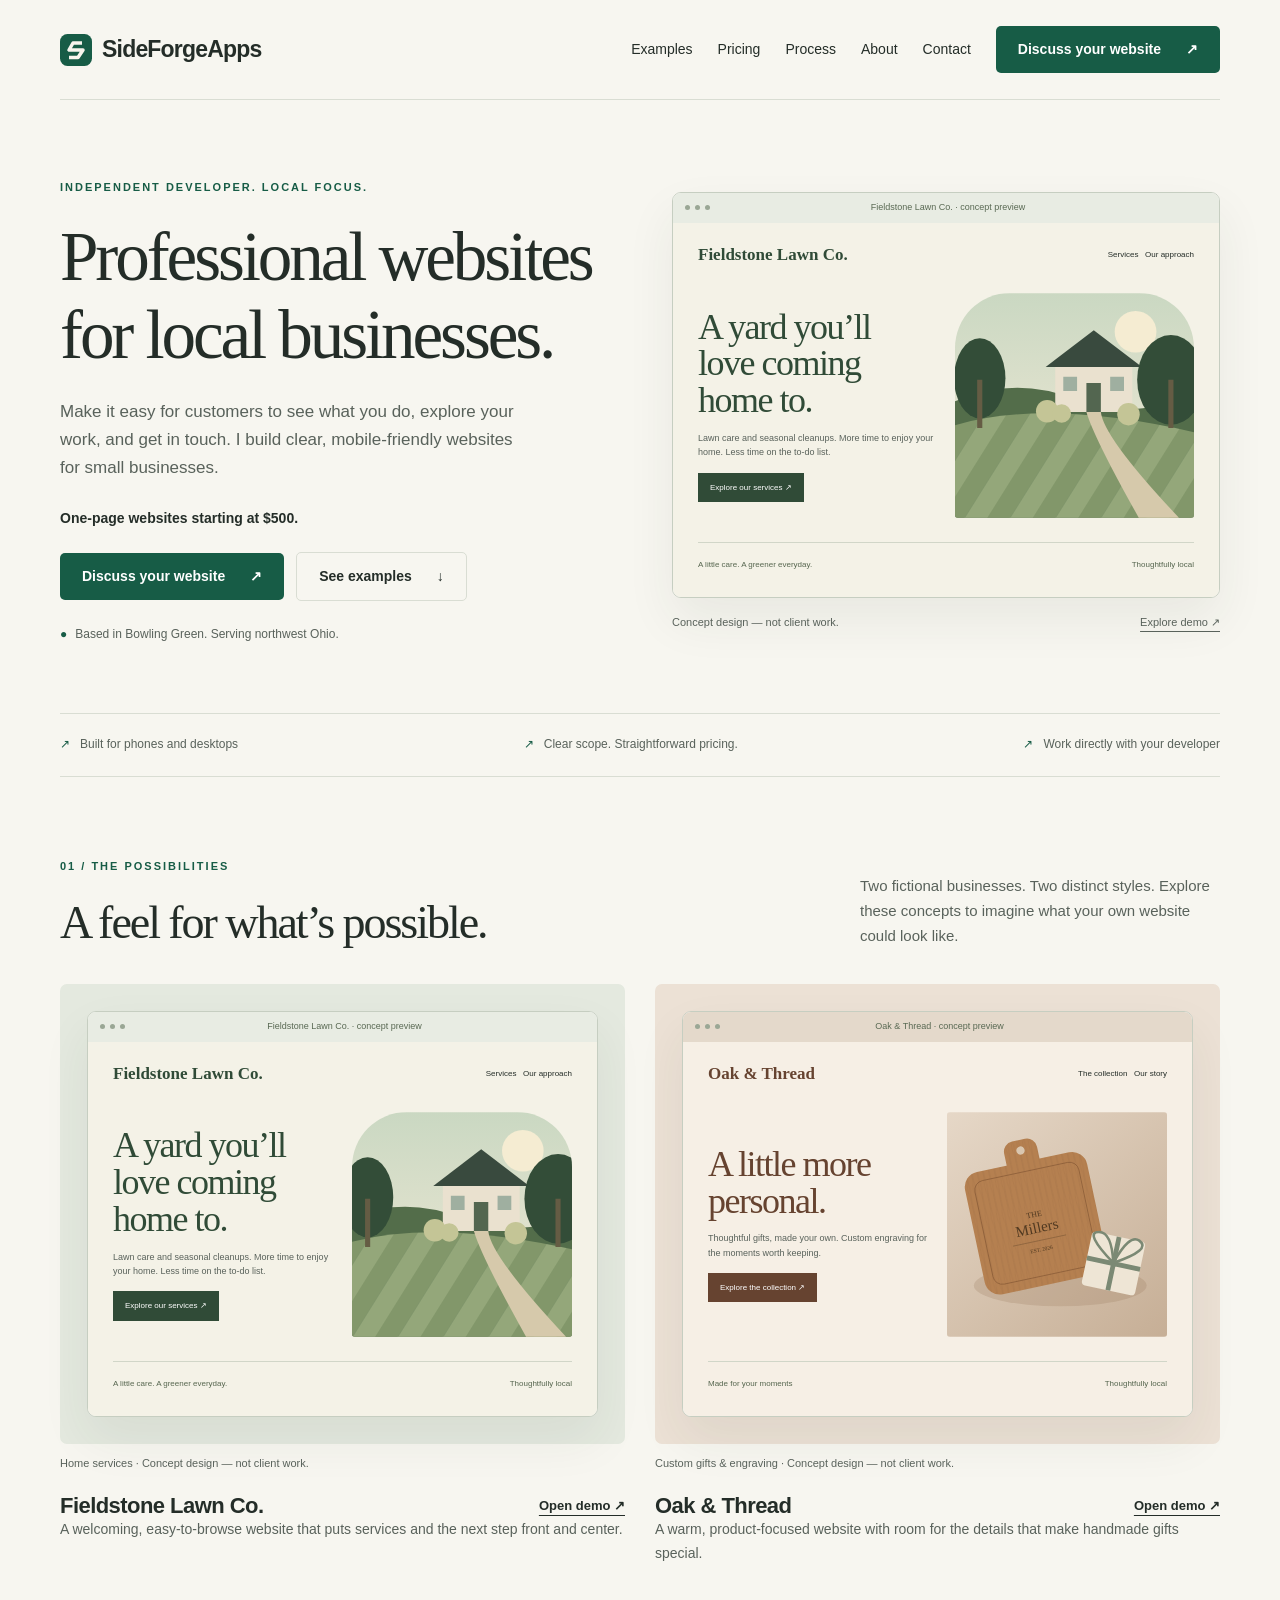
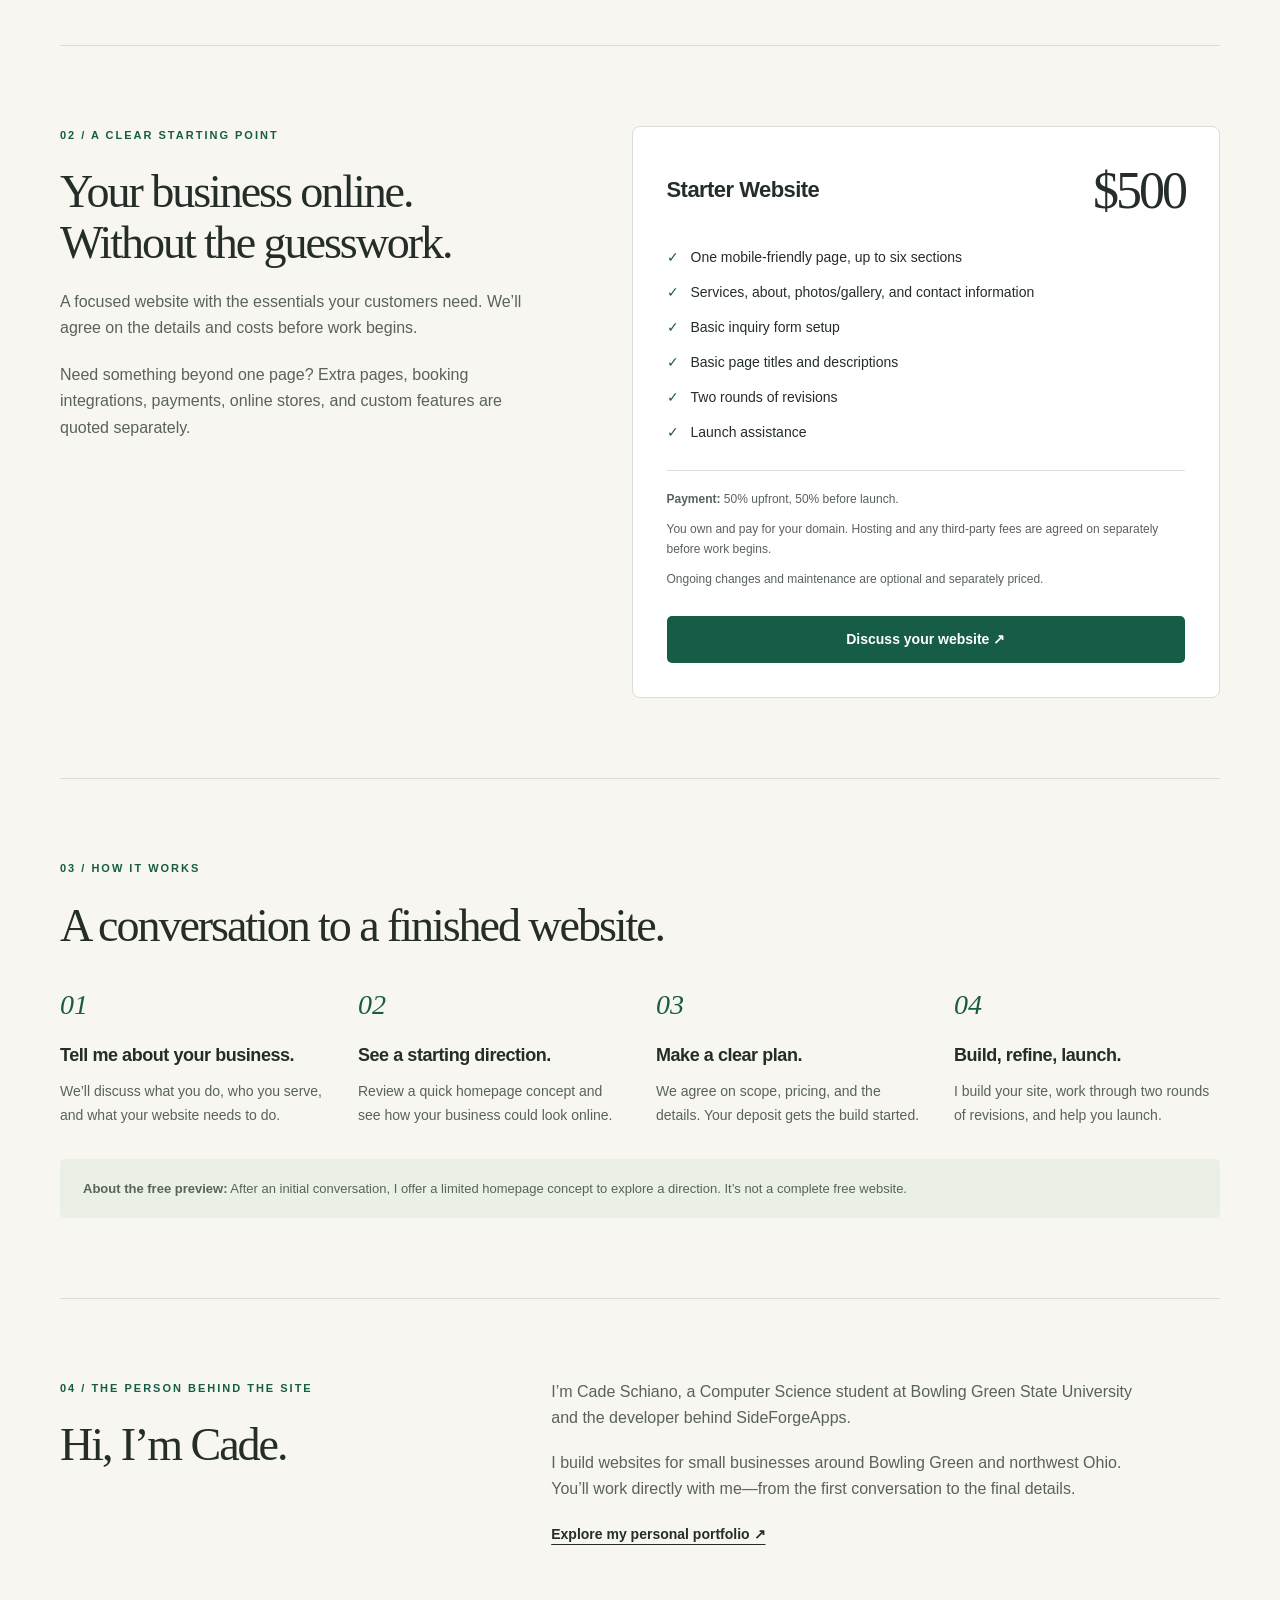
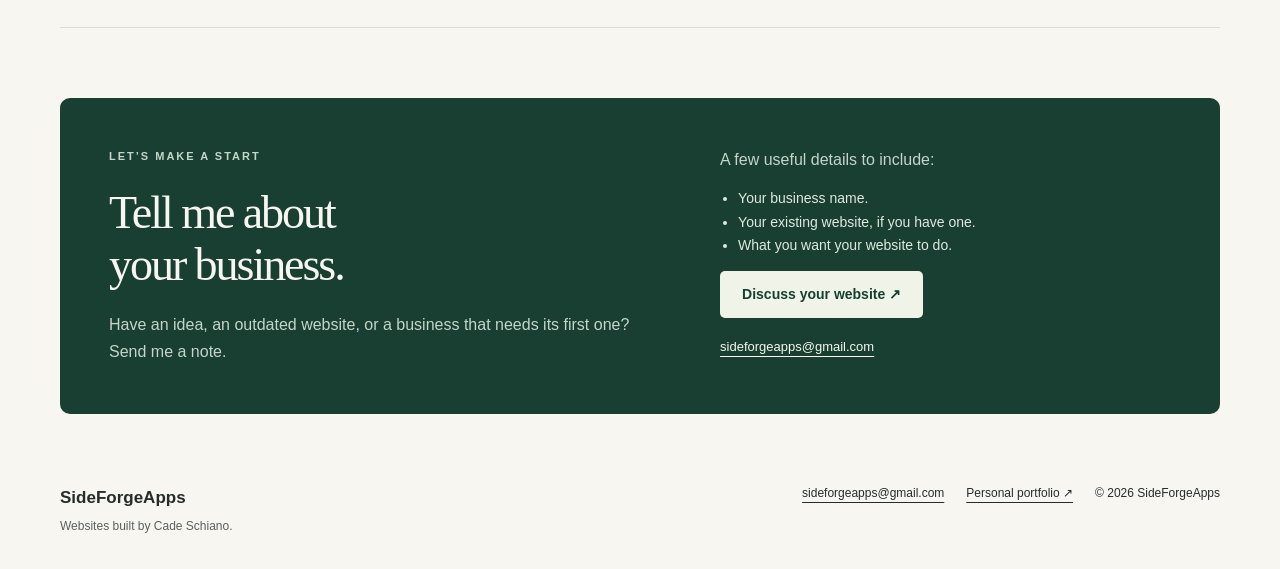
==== index.html @ e611ec10 "Build SideForgeApps business website and concept demos" ====
<!doctype html><html lang="en"><head><meta charset="utf-8"><meta name="viewport" content="width=device-width, initial-scale=1"><title>SideForgeApps | Websites for local businesses</title><meta name="description" content="Mobile-friendly websites for small businesses in Bowling Green and northwest Ohio. Work directly with developer Cade Schiano. One-page websites starting at $500."><meta property="og:title" content="SideForgeApps | Websites for local businesses"><meta property="og:description" content="Mobile-friendly websites for small businesses in Bowling Green and northwest Ohio. Work directly with developer Cade Schiano. One-page websites starting at $500."><meta property="og:type" content="website"><meta property="og:locale" content="en_US"><meta name="twitter:card" content="summary"><meta name="theme-color" content="#175c46"><link rel="icon" type="image/svg+xml" href="assets/favicon.svg"><link rel="stylesheet" href="assets/style.css"></head><body><a class="skip" href="#main">Skip to content</a><div class="wrap"><header class="header"><a class="brand" href="./"><img src="assets/favicon.svg" alt="" width="32" height="32">SideForgeApps</a><nav class="nav" aria-label="Main navigation"><a href="#examples">Examples</a><a href="#pricing">Pricing</a><a href="#process">Process</a><a href="#about">About</a><a href="#contact">Contact</a><a class="button" href="mailto:sideforgeapps@gmail.com?subject=Website%20inquiry%20for%20my%20business">Discuss your website <span aria-hidden="true">↗</span></a></nav></header><main id="main"><section class="hero" aria-labelledby="hero-title"><div><span class="eyebrow">Independent developer. Local focus.</span><h1 id="hero-title">Professional websites for local businesses.</h1><p class="intro">Make it easy for customers to see what you do, explore your work, and get in touch. I build clear, mobile-friendly websites for small businesses.</p><p class="price-note">One-page websites starting at $500.</p><div class="actions"><a class="button" href="mailto:sideforgeapps@gmail.com?subject=Website%20inquiry%20for%20my%20business">Discuss your website <span aria-hidden="true">↗</span></a><a class="button light" href="#examples">See examples <span aria-hidden="true">↓</span></a></div><p class="local">Based in Bowling Green. Serving northwest Ohio.</p></div><div><div class="browser-frame"><div class="browser-bar"><i></i><i></i><i></i><span>Fieldstone Lawn Co. · concept preview</span></div><div class="mini"><div class="mini-nav"><span class="mini-brand">Fieldstone Lawn Co.</span><span>Services &nbsp; Our approach</span></div><div class="mini-grid"><div><h3>A yard you’ll<br>love coming<br>home to.</h3><p>Lawn care and seasonal cleanups. More time to enjoy your home. Less time on the to-do list.</p><span class="mini-cta">Explore our services ↗</span></div><img src="assets/lawn.svg" alt="Illustration of a tidy lawn and welcoming home" width="800" height="700"></div><div class="mini-bottom"><span>A little care. A greener everyday.</span><span>Thoughtfully local</span></div></div></div><div class="caption"><span>Concept design — not client work.</span><a href="demos/fieldstone.html">Explore demo ↗</a></div></div></section><div class="strip"><span>Built for phones and desktops</span><span>Clear scope. Straightforward pricing.</span><span>Work directly with your developer</span></div><section class="section" id="examples"><div class="section-heading"><div><span class="eyebrow">01 / The possibilities</span><h2>A feel for what’s possible.</h2></div><p>Two fictional businesses. Two distinct styles. Explore these concepts to imagine what your own website could look like.</p></div><div class="examples"><article><div class="example-art "><div class="browser-frame"><div class="browser-bar"><i></i><i></i><i></i><span>Fieldstone Lawn Co. · concept preview</span></div><div class="mini"><div class="mini-nav"><span class="mini-brand">Fieldstone Lawn Co.</span><span>Services &nbsp; Our approach</span></div><div class="mini-grid"><div><h3>A yard you’ll<br>love coming<br>home to.</h3><p>Lawn care and seasonal cleanups. More time to enjoy your home. Less time on the to-do list.</p><span class="mini-cta">Explore our services ↗</span></div><img src="assets/lawn.svg" alt="Illustration of a tidy lawn and welcoming home" width="800" height="700"></div><div class="mini-bottom"><span>A little care. A greener everyday.</span><span>Thoughtfully local</span></div></div></div></div><p class="example-label">Home services · Concept design — not client work.</p><div class="example-title"><h3>Fieldstone Lawn Co.</h3><a href="demos/fieldstone.html">Open demo ↗</a></div><p class="example-desc">A welcoming, easy-to-browse website that puts services and the next step front and center.</p></article><article><div class="example-art gift"><div class="browser-frame"><div class="browser-bar"><i></i><i></i><i></i><span>Oak &amp; Thread · concept preview</span></div><div class="mini"><div class="mini-nav"><span class="mini-brand">Oak &amp; Thread</span><span>The collection &nbsp; Our story</span></div><div class="mini-grid"><div><h3>A little more<br>personal.</h3><p>Thoughtful gifts, made your own. Custom engraving for the moments worth keeping.</p><span class="mini-cta">Explore the collection ↗</span></div><img src="assets/gifts.svg" alt="Illustration of an engraved wooden board and a wrapped gift" width="800" height="700"></div><div class="mini-bottom"><span>Made for your moments</span><span>Thoughtfully local</span></div></div></div></div><p class="example-label">Custom gifts &amp; engraving · Concept design — not client work.</p><div class="example-title"><h3>Oak &amp; Thread</h3><a href="demos/oak-and-thread.html">Open demo ↗</a></div><p class="example-desc">A warm, product-focused website with room for the details that make handmade gifts special.</p></article></div></section><section class="section pricing" id="pricing"><div><span class="eyebrow">02 / A clear starting point</span><h2>Your business online.<br>Without the guesswork.</h2><p>A focused website with the essentials your customers need. We’ll agree on the details and costs before work begins.</p><p>Need something beyond one page? Extra pages, booking integrations, payments, online stores, and custom features are quoted separately.</p></div><div class="price-card"><div class="price-top"><h3>Starter Website</h3><strong>$500</strong></div><ul class="includes"><li>One mobile-friendly page, up to six sections</li><li>Services, about, photos/gallery, and contact information</li><li>Basic inquiry form setup</li><li>Basic page titles and descriptions</li><li>Two rounds of revisions</li><li>Launch assistance</li></ul><div class="terms"><p><strong>Payment:</strong> 50% upfront, 50% before launch.</p><p>You own and pay for your domain. Hosting and any third-party fees are agreed on separately before work begins.</p><p>Ongoing changes and maintenance are optional and separately priced.</p></div><a class="button" href="mailto:sideforgeapps@gmail.com?subject=Website%20inquiry%20for%20my%20business">Discuss your website ↗</a></div></section><section class="section" id="process"><span class="eyebrow">03 / How it works</span><h2>A conversation to a finished website.</h2><div class="steps"><div><span class="step-number">01</span><h3>Tell me about your business.</h3><p>We’ll discuss what you do, who you serve, and what your website needs to do.</p></div><div><span class="step-number">02</span><h3>See a starting direction.</h3><p>Review a quick homepage concept and see how your business could look online.</p></div><div><span class="step-number">03</span><h3>Make a clear plan.</h3><p>We agree on scope, pricing, and the details. Your deposit gets the build started.</p></div><div><span class="step-number">04</span><h3>Build, refine, launch.</h3><p>I build your site, work through two rounds of revisions, and help you launch.</p></div></div><p class="preview-note"><strong>About the free preview:</strong> After an initial conversation, I offer a limited homepage concept to explore a direction. It’s not a complete free website.</p></section><section class="section about" id="about"><div><span class="eyebrow">04 / The person behind the site</span><h2>Hi, I’m Cade.</h2></div><div class="about-copy"><p>I’m Cade Schiano, a Computer Science student at Bowling Green State University and the developer behind SideForgeApps.</p><p>I build websites for small businesses around Bowling Green and northwest Ohio. You’ll work directly with me—from the first conversation to the final details.</p><a href="https://cadeschiano.github.io/portfolio/">Explore my personal portfolio ↗</a></div></section><section class="contact" id="contact"><div><span class="eyebrow">Let’s make a start</span><h2>Tell me about<br>your business.</h2><p>Have an idea, an outdated website, or a business that needs its first one? Send me a note.</p></div><div><p>A few useful details to include:</p><ul><li>Your business name.</li><li>Your existing website, if you have one.</li><li>What you want your website to do.</li></ul><a class="button" href="mailto:sideforgeapps@gmail.com?subject=Website%20inquiry%20for%20my%20business">Discuss your website ↗</a><a class="contact-email" href="mailto:sideforgeapps@gmail.com?subject=Website%20inquiry%20for%20my%20business">sideforgeapps@gmail.com</a></div></section></main><footer class="footer"><div><strong>SideForgeApps</strong><p>Websites built by Cade Schiano.</p></div><div class="footer-links"><a href="mailto:sideforgeapps@gmail.com?subject=Website%20inquiry%20for%20my%20business">sideforgeapps@gmail.com</a><a href="https://cadeschiano.github.io/portfolio/">Personal portfolio ↗</a><span>© <span data-year>2026</span> SideForgeApps</span></div></footer></div><script src="assets/main.js"></script></body></html>
---- assets/style.css ----
:root{--paper:#f7f6f0;--ink:#242d28;--muted:#59625b;--green:#175c46;--line:#d9ddd3;--serif:Georgia,'Times New Roman',serif}*{box-sizing:border-box}html{scroll-behavior:smooth;scroll-padding-top:30px}body{margin:0;background:var(--paper);color:var(--ink);font:16px/1.65 -apple-system,BlinkMacSystemFont,'Segoe UI',sans-serif}a{color:inherit;text-underline-offset:5px}a:hover{color:var(--green)}a:focus-visible,summary:focus-visible{outline:3px solid #b56930;outline-offset:5px}img{max-width:100%;display:block}h1,h2,h3,p{margin:0}h1,h2,h3{line-height:1.12}h1,h2{font-family:var(--serif);font-weight:400;letter-spacing:-.045em}h1{font-size:clamp(44px,5.4vw,76px)}h2{font-size:clamp(34px,3.6vw,49px)}h3{font-size:22px;letter-spacing:-.025em}p{color:var(--muted)}.wrap{width:min(1160px,calc(100% - 64px));margin:auto}.header{min-height:100px;display:flex;align-items:center;justify-content:space-between;gap:28px;border-bottom:1px solid var(--line)}.brand{display:flex;align-items:center;gap:10px;text-decoration:none;font-weight:750;letter-spacing:-.8px;font-size:23px}.brand img{width:32px}.nav{display:flex;gap:25px;align-items:center;font-size:14px}.nav a{text-decoration:none}.button{display:inline-flex;align-items:center;justify-content:center;gap:25px;background:var(--green);color:white;padding:13px 22px;border-radius:5px;font-size:14px;font-weight:600;text-decoration:none;line-height:1.5}.button:hover{background:#104632;color:white}.button.light{background:transparent;border:1px solid var(--line);color:var(--ink)}.eyebrow{text-transform:uppercase;letter-spacing:2px;font-size:11px;font-weight:700;color:var(--green);display:block;margin-bottom:22px}.hero{padding:78px 0 68px;display:grid;grid-template-columns:1fr 1fr;gap:64px;align-items:center}.hero h1{max-width:600px}.hero .intro{margin:25px 0;font-size:17px;max-width:460px}.hero .price-note{font-weight:650;font-size:14px;color:var(--ink);margin-bottom:22px}.actions{display:flex;flex-wrap:wrap;gap:12px;align-items:center}.local{font-size:12px;margin-top:24px}.local:before{content:'●';color:var(--green);margin-right:8px}.browser-frame{border:1px solid #c6cec1;border-radius:9px;overflow:hidden;background:#fff;box-shadow:0 22px 50px #263d2812;display:block;text-decoration:none}.browser-bar{height:30px;background:#e8ece3;display:flex;align-items:center;padding:0 12px;gap:5px}.browser-bar i{width:5px;height:5px;border-radius:50%;background:#9aa795}.browser-bar span{font-size:9px;margin:auto;color:#596953;padding-right:26px}.mini{background:#f4f2e7;padding:22px 25px 26px}.mini-nav{display:flex;justify-content:space-between;align-items:center;font-size:10px;margin-bottom:28px}.mini-brand{font:700 17px var(--serif);color:#304b37}.mini-nav span:last-child{font-size:8px}.mini-grid{display:grid;grid-template-columns:1fr 1fr;gap:18px;align-items:center}.mini h3{font:36px/1.02 var(--serif);letter-spacing:-1.5px;color:#304b37}.mini p{font-size:9px;line-height:1.6;margin:12px 0}.mini img{height:225px;width:100%;object-fit:cover;border-radius:55px 55px 3px 3px}.mini-cta{display:inline-block;background:#304b37;color:white;padding:8px 12px;font-size:8px}.mini-bottom{font-size:8px;margin-top:24px;display:flex;justify-content:space-between;border-top:1px solid #d1d6c8;padding-top:15px;color:#56664f}.caption{display:flex;justify-content:space-between;font-size:11px;color:var(--muted);margin-top:15px}.strip{display:flex;justify-content:space-between;border-top:1px solid var(--line);border-bottom:1px solid var(--line);padding:21px 0;font-size:12px;color:var(--muted)}.strip span:before{content:'↗';margin-right:10px;color:var(--green)}section.section{padding:80px 0;border-bottom:1px solid var(--line)}.section-heading{display:flex;justify-content:space-between;align-items:end;gap:50px;margin-bottom:35px}.section-heading p{max-width:360px;font-size:15px}.examples{display:grid;grid-template-columns:1fr 1fr;gap:30px}.example-art{background:#e4e9df;padding:27px;border-radius:7px}.example-art.gift{background:#ece1d5}.gift .mini{background:#f6efe5}.gift .mini-brand,.gift .mini h3{color:#664330}.gift .mini-cta{background:#664330}.gift .mini img{border-radius:3px}.gift .browser-bar{background:#e4d9cb}.example-title{display:flex;justify-content:space-between;align-items:center;margin-top:22px}.example-title a{font-size:13px;font-weight:600}.example-label{font-size:11px;margin:10px 0 5px}.example-desc{font-size:14px}.pricing{display:grid;grid-template-columns:.9fr 1.1fr;gap:90px}.pricing p{margin-top:20px}.price-card{background:#fff;border:1px solid var(--line);padding:34px;border-radius:8px}.price-top{display:flex;justify-content:space-between;align-items:center}.price-top strong{font:52px var(--serif);letter-spacing:-3px}.includes{padding:20px 0;list-style:none;margin:0}.includes li{padding:6px 0;font-size:14px}.includes li:before{content:'✓';margin-right:12px;color:var(--green)}.terms{border-top:1px solid var(--line);padding-top:19px;font-size:12px}.terms p{margin:0 0 10px}.price-card .button{width:100%;margin-top:17px}.steps{display:grid;grid-template-columns:repeat(4,1fr);gap:32px;margin-top:38px}.step-number{display:block;color:var(--green);font:italic 28px var(--serif);margin-bottom:22px}.steps h3{font-size:18px;line-height:1.35;margin-bottom:13px}.steps p{font-size:14px}.preview-note{padding:19px 23px;background:#eaf0e5;border-radius:5px;font-size:13px;margin-top:32px}.about{display:grid;grid-template-columns:.75fr 1.25fr;gap:90px}.about-copy p{margin-bottom:18px;max-width:590px}.about-copy a{font-size:14px;font-weight:600}.contact{background:#183f32;color:#f7f6f0;border-radius:10px;padding:49px;display:grid;grid-template-columns:1.2fr 1fr;gap:70px;margin:70px 0}.contact .eyebrow,.contact p{color:#c5d5c9}.contact h2{margin-bottom:22px}.contact .button{background:#eff3e8;color:#173f30}.contact ul{padding-left:18px;color:#e0e9df;font-size:14px}.contact-email{display:block;font-size:13px;margin-top:18px}.footer{padding:0 0 32px;display:flex;justify-content:space-between;gap:25px;align-items:start;font-size:12px}.footer strong{font-size:17px}.footer p{margin-top:5px}.footer-links{display:flex;gap:22px}.skip{position:absolute;left:16px;top:-100px;background:white;padding:10px;z-index:10}.skip:focus{top:10px}.demo-banner{padding:12px 24px;text-align:center;background:#233d2d;color:white;font-size:12px}.demo-banner a{color:white;margin-left:20px}.demo{background:#f4f2e7;--green:#304b37}.demo .header{min-height:90px}.demo .brand{font-family:var(--serif);font-size:28px}.demo .hero{gap:80px}.demo .hero img{width:100%;max-height:520px;object-fit:cover;border-radius:160px 160px 6px 6px}.demo .hero h1{color:var(--green)}.demo .services{display:grid;grid-template-columns:repeat(3,1fr);gap:35px;margin-top:35px}.demo .services h3{font-family:var(--serif);font-size:27px;margin-bottom:15px}.demo .services p{font-size:15px}.demo.gift-page{background:#f6efe5;--green:#664330;--line:#d9cbbd}.gift-page .hero img{border-radius:5px}.demo-contact{padding:40px;background:#e6e9dc;margin:50px 0}.gift-page .demo-contact{background:#e9dfd2}.demo-contact p{margin-top:20px}.demo .footer{padding-top:30px}.demo-tag{display:inline-block;border:1px solid var(--line);padding:6px 12px;font-size:12px;margin-top:18px}
@media(min-width:1400px){.hero{padding-top:95px;padding-bottom:85px}}@media(max-width:1000px){.header{flex-wrap:wrap;padding:22px 0;gap:15px}.nav{gap:21px}.hero{gap:30px}.mini{padding:16px}.mini h3{font-size:28px}.mini img{height:190px}.pricing,.about{gap:40px}.contact{gap:35px}.example-art{padding:18px}.mini-nav span:last-child{display:none}}@media(max-width:700px){.wrap{width:calc(100% - 36px)}.header{gap:18px}.nav{width:100%;justify-content:space-between;gap:8px;font-size:12px}.nav .button{display:none}.hero{grid-template-columns:1fr;padding:45px 0;gap:34px}.hero .intro{font-size:16px}.hero h1{max-width:500px}.mini h3{font-size:32px}.mini img{height:200px}.strip{flex-wrap:wrap;gap:12px 20px;font-size:11px}.strip span:last-child{display:none}section.section{padding:50px 0}.section-heading{display:block}.section-heading p{margin-top:20px}.examples,.pricing,.about,.contact{grid-template-columns:1fr;gap:30px}.example-art{padding:18px}.example-title h3{font-size:19px}.steps{grid-template-columns:1fr 1fr;gap:28px 20px}.step-number{margin-bottom:13px}.price-card{padding:25px}.contact{padding:29px;margin:45px 0}.footer{flex-direction:column}.footer-links{flex-wrap:wrap;gap:12px 22px}.demo .hero{gap:30px}.demo .hero img{max-height:360px}.demo .services{grid-template-columns:1fr}.demo-banner a{display:block;margin:5px 0 0}.demo-contact{padding:25px}.demo .nav{justify-content:flex-start;gap:30px}}@media(prefers-reduced-motion:reduce){html{scroll-behavior:auto}}
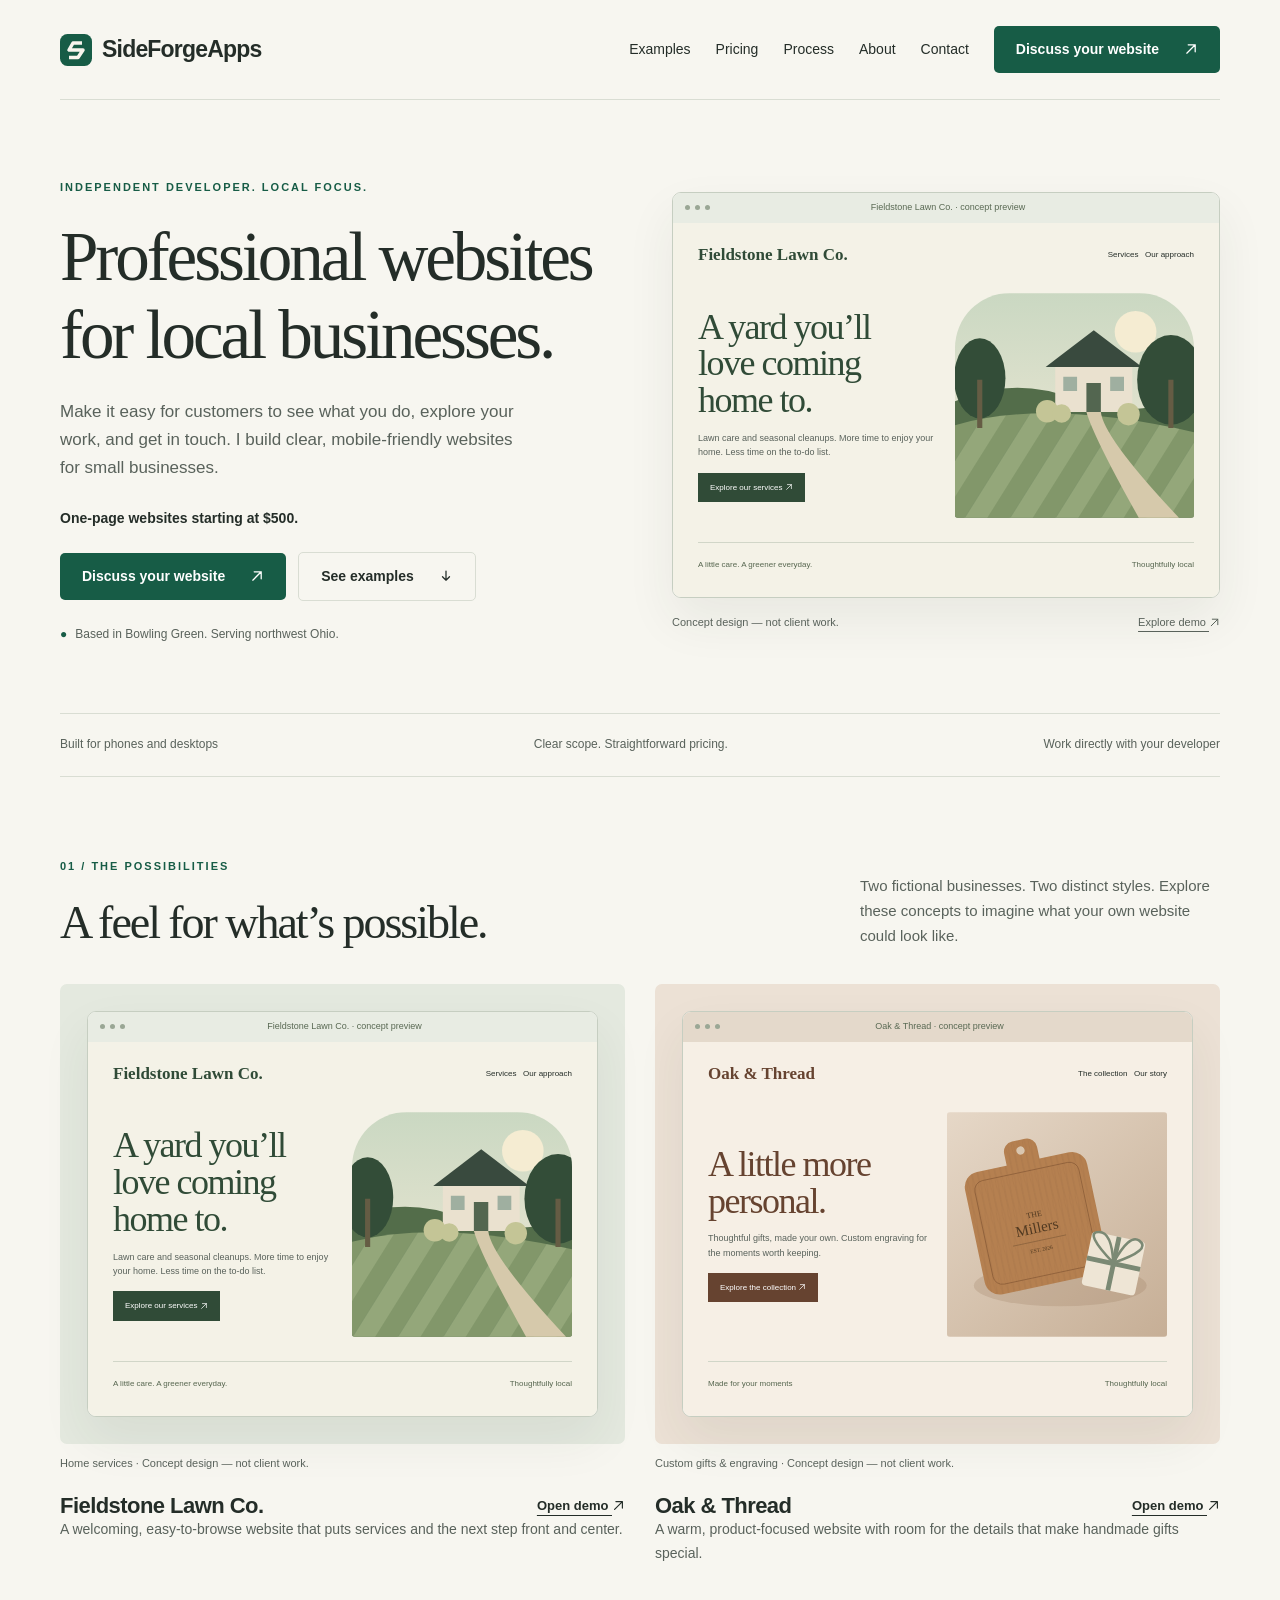
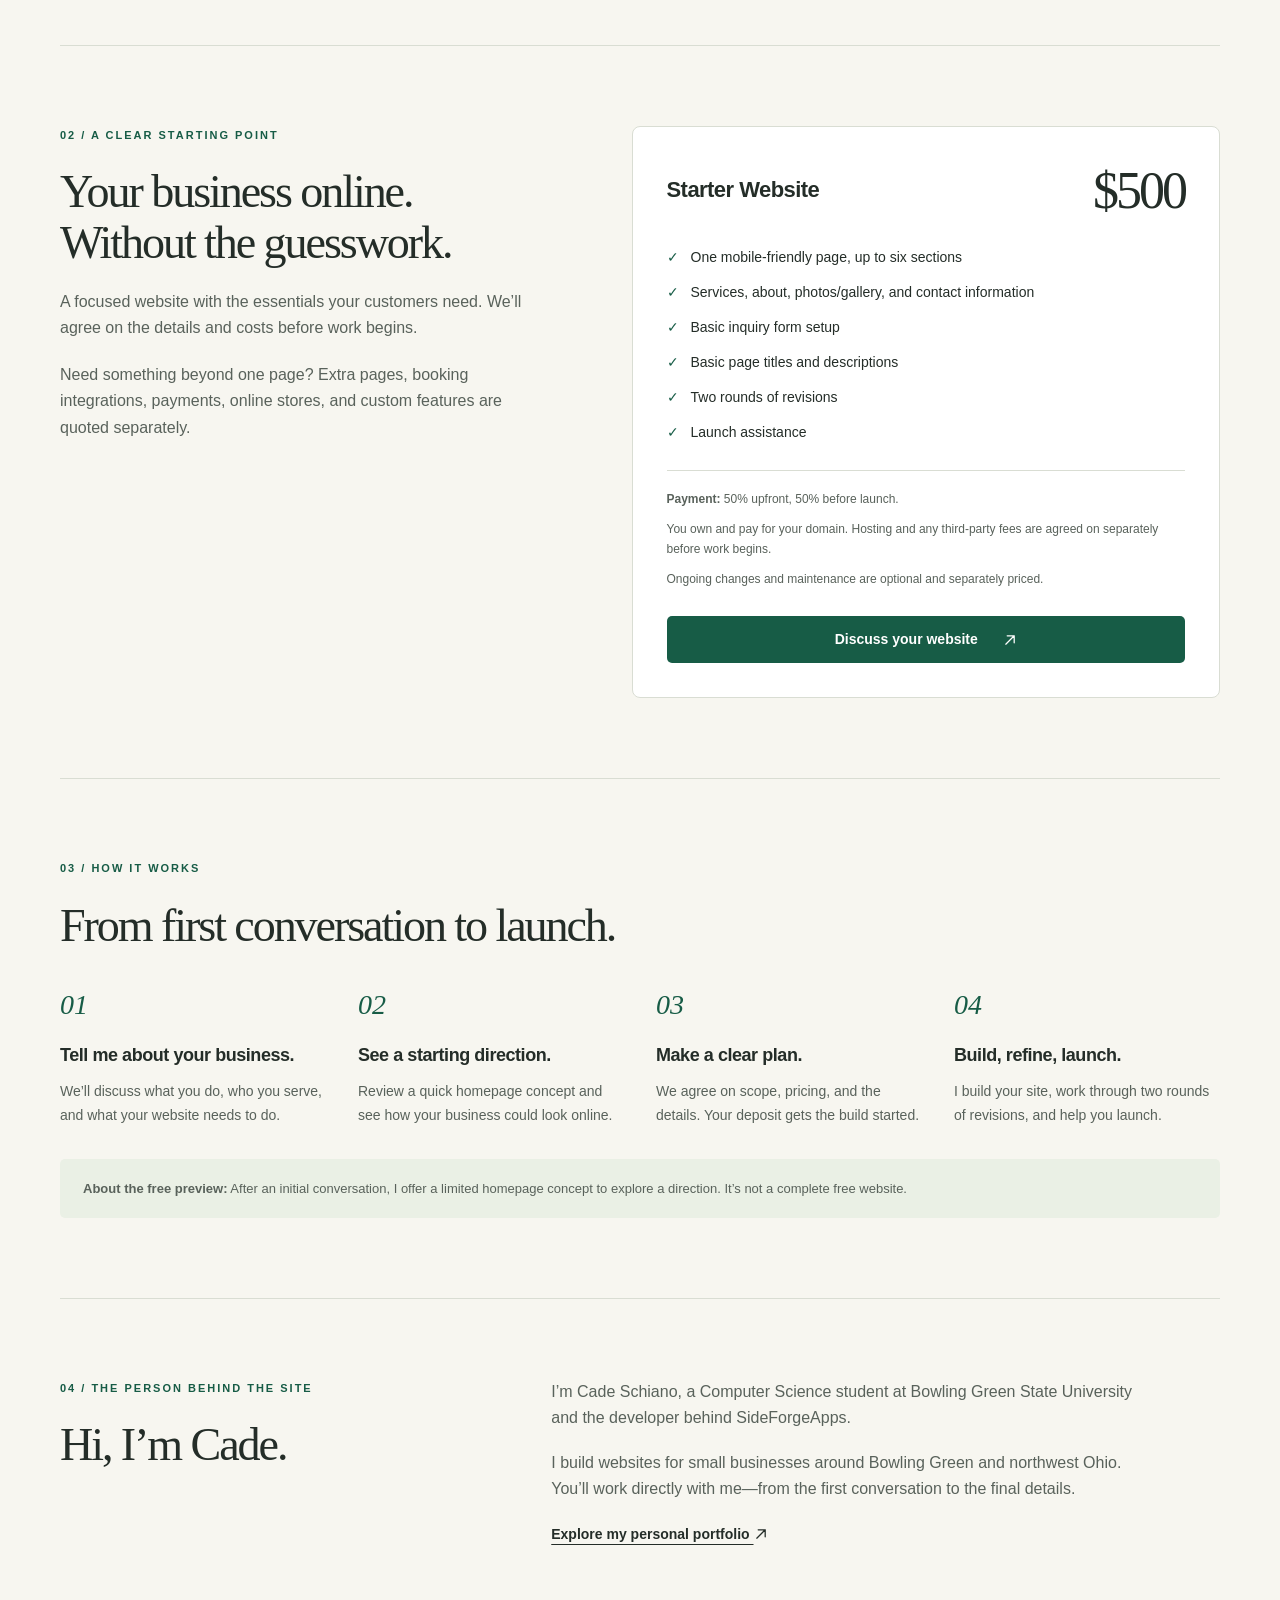
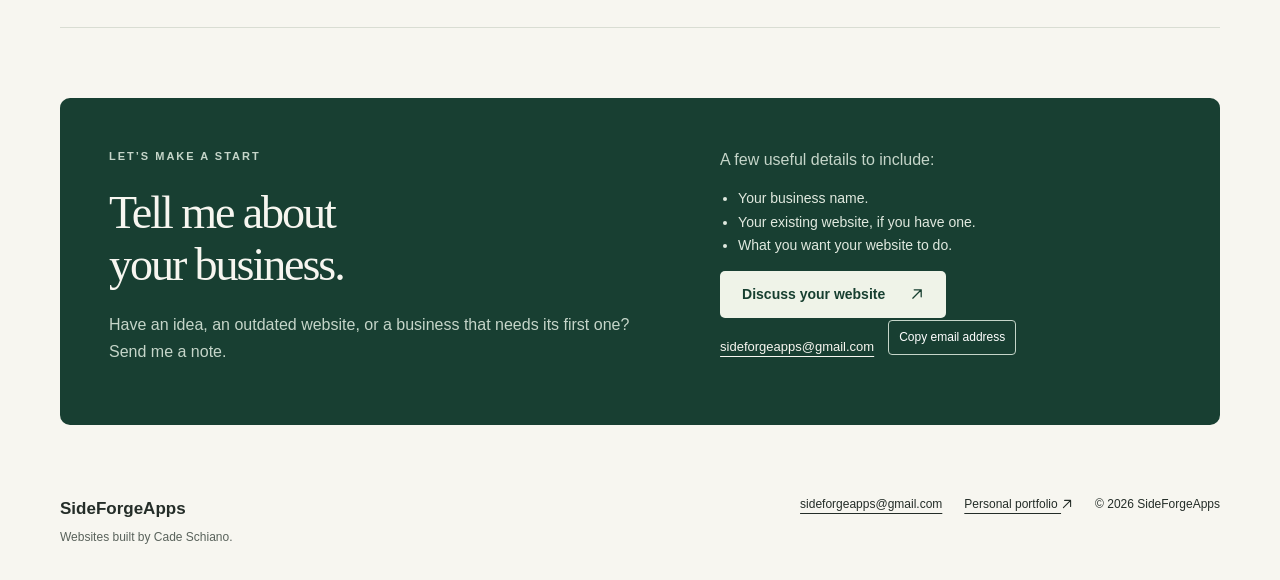
==== commit 4aed8972: "Polish SideForgeApps outreach site and concept demos" ====
--- a/index.html
+++ b/index.html
@@ -1 +1 @@
-<!doctype html><html lang="en"><head><meta charset="utf-8"><meta name="viewport" content="width=device-width, initial-scale=1"><title>SideForgeApps | Websites for local businesses</title><meta name="description" content="Mobile-friendly websites for small businesses in Bowling Green and northwest Ohio. Work directly with developer Cade Schiano. One-page websites starting at $500."><meta property="og:title" content="SideForgeApps | Websites for local businesses"><meta property="og:description" content="Mobile-friendly websites for small businesses in Bowling Green and northwest Ohio. Work directly with developer Cade Schiano. One-page websites starting at $500."><meta property="og:type" content="website"><meta property="og:locale" content="en_US"><meta name="twitter:card" content="summary"><meta name="theme-color" content="#175c46"><link rel="icon" type="image/svg+xml" href="assets/favicon.svg"><link rel="stylesheet" href="assets/style.css"></head><body><a class="skip" href="#main">Skip to content</a><div class="wrap"><header class="header"><a class="brand" href="./"><img src="assets/favicon.svg" alt="" width="32" height="32">SideForgeApps</a><nav class="nav" aria-label="Main navigation"><a href="#examples">Examples</a><a href="#pricing">Pricing</a><a href="#process">Process</a><a href="#about">About</a><a href="#contact">Contact</a><a class="button" href="mailto:sideforgeapps@gmail.com?subject=Website%20inquiry%20for%20my%20business">Discuss your website <span aria-hidden="true">↗</span></a></nav></header><main id="main"><section class="hero" aria-labelledby="hero-title"><div><span class="eyebrow">Independent developer. Local focus.</span><h1 id="hero-title">Professional websites for local businesses.</h1><p class="intro">Make it easy for customers to see what you do, explore your work, and get in touch. I build clear, mobile-friendly websites for small businesses.</p><p class="price-note">One-page websites starting at $500.</p><div class="actions"><a class="button" href="mailto:sideforgeapps@gmail.com?subject=Website%20inquiry%20for%20my%20business">Discuss your website <span aria-hidden="true">↗</span></a><a class="button light" href="#examples">See examples <span aria-hidden="true">↓</span></a></div><p class="local">Based in Bowling Green. Serving northwest Ohio.</p></div><div><div class="browser-frame"><div class="browser-bar"><i></i><i></i><i></i><span>Fieldstone Lawn Co. · concept preview</span></div><div class="mini"><div class="mini-nav"><span class="mini-brand">Fieldstone Lawn Co.</span><span>Services &nbsp; Our approach</span></div><div class="mini-grid"><div><h3>A yard you’ll<br>love coming<br>home to.</h3><p>Lawn care and seasonal cleanups. More time to enjoy your home. Less time on the to-do list.</p><span class="mini-cta">Explore our services ↗</span></div><img src="assets/lawn.svg" alt="Illustration of a tidy lawn and welcoming home" width="800" height="700"></div><div class="mini-bottom"><span>A little care. A greener everyday.</span><span>Thoughtfully local</span></div></div></div><div class="caption"><span>Concept design — not client work.</span><a href="demos/fieldstone.html">Explore demo ↗</a></div></div></section><div class="strip"><span>Built for phones and desktops</span><span>Clear scope. Straightforward pricing.</span><span>Work directly with your developer</span></div><section class="section" id="examples"><div class="section-heading"><div><span class="eyebrow">01 / The possibilities</span><h2>A feel for what’s possible.</h2></div><p>Two fictional businesses. Two distinct styles. Explore these concepts to imagine what your own website could look like.</p></div><div class="examples"><article><div class="example-art "><div class="browser-frame"><div class="browser-bar"><i></i><i></i><i></i><span>Fieldstone Lawn Co. · concept preview</span></div><div class="mini"><div class="mini-nav"><span class="mini-brand">Fieldstone Lawn Co.</span><span>Services &nbsp; Our approach</span></div><div class="mini-grid"><div><h3>A yard you’ll<br>love coming<br>home to.</h3><p>Lawn care and seasonal cleanups. More time to enjoy your home. Less time on the to-do list.</p><span class="mini-cta">Explore our services ↗</span></div><img src="assets/lawn.svg" alt="Illustration of a tidy lawn and welcoming home" width="800" height="700"></div><div class="mini-bottom"><span>A little care. A greener everyday.</span><span>Thoughtfully local</span></div></div></div></div><p class="example-label">Home services · Concept design — not client work.</p><div class="example-title"><h3>Fieldstone Lawn Co.</h3><a href="demos/fieldstone.html">Open demo ↗</a></div><p class="example-desc">A welcoming, easy-to-browse website that puts services and the next step front and center.</p></article><article><div class="example-art gift"><div class="browser-frame"><div class="browser-bar"><i></i><i></i><i></i><span>Oak &amp; Thread · concept preview</span></div><div class="mini"><div class="mini-nav"><span class="mini-brand">Oak &amp; Thread</span><span>The collection &nbsp; Our story</span></div><div class="mini-grid"><div><h3>A little more<br>personal.</h3><p>Thoughtful gifts, made your own. Custom engraving for the moments worth keeping.</p><span class="mini-cta">Explore the collection ↗</span></div><img src="assets/gifts.svg" alt="Illustration of an engraved wooden board and a wrapped gift" width="800" height="700"></div><div class="mini-bottom"><span>Made for your moments</span><span>Thoughtfully local</span></div></div></div></div><p class="example-label">Custom gifts &amp; engraving · Concept design — not client work.</p><div class="example-title"><h3>Oak &amp; Thread</h3><a href="demos/oak-and-thread.html">Open demo ↗</a></div><p class="example-desc">A warm, product-focused website with room for the details that make handmade gifts special.</p></article></div></section><section class="section pricing" id="pricing"><div><span class="eyebrow">02 / A clear starting point</span><h2>Your business online.<br>Without the guesswork.</h2><p>A focused website with the essentials your customers need. We’ll agree on the details and costs before work begins.</p><p>Need something beyond one page? Extra pages, booking integrations, payments, online stores, and custom features are quoted separately.</p></div><div class="price-card"><div class="price-top"><h3>Starter Website</h3><strong>$500</strong></div><ul class="includes"><li>One mobile-friendly page, up to six sections</li><li>Services, about, photos/gallery, and contact information</li><li>Basic inquiry form setup</li><li>Basic page titles and descriptions</li><li>Two rounds of revisions</li><li>Launch assistance</li></ul><div class="terms"><p><strong>Payment:</strong> 50% upfront, 50% before launch.</p><p>You own and pay for your domain. Hosting and any third-party fees are agreed on separately before work begins.</p><p>Ongoing changes and maintenance are optional and separately priced.</p></div><a class="button" href="mailto:sideforgeapps@gmail.com?subject=Website%20inquiry%20for%20my%20business">Discuss your website ↗</a></div></section><section class="section" id="process"><span class="eyebrow">03 / How it works</span><h2>A conversation to a finished website.</h2><div class="steps"><div><span class="step-number">01</span><h3>Tell me about your business.</h3><p>We’ll discuss what you do, who you serve, and what your website needs to do.</p></div><div><span class="step-number">02</span><h3>See a starting direction.</h3><p>Review a quick homepage concept and see how your business could look online.</p></div><div><span class="step-number">03</span><h3>Make a clear plan.</h3><p>We agree on scope, pricing, and the details. Your deposit gets the build started.</p></div><div><span class="step-number">04</span><h3>Build, refine, launch.</h3><p>I build your site, work through two rounds of revisions, and help you launch.</p></div></div><p class="preview-note"><strong>About the free preview:</strong> After an initial conversation, I offer a limited homepage concept to explore a direction. It’s not a complete free website.</p></section><section class="section about" id="about"><div><span class="eyebrow">04 / The person behind the site</span><h2>Hi, I’m Cade.</h2></div><div class="about-copy"><p>I’m Cade Schiano, a Computer Science student at Bowling Green State University and the developer behind SideForgeApps.</p><p>I build websites for small businesses around Bowling Green and northwest Ohio. You’ll work directly with me—from the first conversation to the final details.</p><a href="https://cadeschiano.github.io/portfolio/">Explore my personal portfolio ↗</a></div></section><section class="contact" id="contact"><div><span class="eyebrow">Let’s make a start</span><h2>Tell me about<br>your business.</h2><p>Have an idea, an outdated website, or a business that needs its first one? Send me a note.</p></div><div><p>A few useful details to include:</p><ul><li>Your business name.</li><li>Your existing website, if you have one.</li><li>What you want your website to do.</li></ul><a class="button" href="mailto:sideforgeapps@gmail.com?subject=Website%20inquiry%20for%20my%20business">Discuss your website ↗</a><a class="contact-email" href="mailto:sideforgeapps@gmail.com?subject=Website%20inquiry%20for%20my%20business">sideforgeapps@gmail.com</a></div></section></main><footer class="footer"><div><strong>SideForgeApps</strong><p>Websites built by Cade Schiano.</p></div><div class="footer-links"><a href="mailto:sideforgeapps@gmail.com?subject=Website%20inquiry%20for%20my%20business">sideforgeapps@gmail.com</a><a href="https://cadeschiano.github.io/portfolio/">Personal portfolio ↗</a><span>© <span data-year>2026</span> SideForgeApps</span></div></footer></div><script src="assets/main.js"></script></body></html>+<!doctype html><html lang="en"><head><meta charset="utf-8"><meta name="viewport" content="width=device-width, initial-scale=1"><title>SideForgeApps | Websites for local businesses</title><meta name="description" content="Mobile-friendly websites for small businesses in Bowling Green and northwest Ohio. Work directly with developer Cade Schiano. One-page websites starting at $500."><meta property="og:title" content="SideForgeApps | Websites for local businesses"><meta property="og:description" content="Mobile-friendly websites for small businesses in Bowling Green and northwest Ohio. Work directly with developer Cade Schiano. One-page websites starting at $500."><meta property="og:type" content="website"><meta property="og:locale" content="en_US"><meta name="twitter:card" content="summary"><meta name="theme-color" content="#175c46"><link rel="icon" type="image/svg+xml" href="assets/favicon.svg"><link rel="stylesheet" href="assets/style.css"></head><body><a class="skip" href="#main">Skip to content</a><div class="wrap"><header class="header"><a class="brand" href="./"><img src="assets/favicon.svg" alt="" width="32" height="32">SideForgeApps</a><nav class="nav" aria-label="Main navigation"><a href="#examples">Examples</a><a href="#pricing">Pricing</a><a href="#process">Process</a><a href="#about">About</a><a href="#contact">Contact</a><a class="button" href="mailto:sideforgeapps@gmail.com?subject=Website%20inquiry%20for%20my%20business">Discuss your website <span aria-hidden="true"><svg class="icon" aria-hidden="true" viewBox="0 0 20 20" fill="none"><path d="M4 16 16 4M6 4h10v10" stroke="currentColor" stroke-width="1.8" stroke-linecap="round" stroke-linejoin="round"/></svg></span></a></nav></header><main id="main"><section class="hero" aria-labelledby="hero-title"><div><span class="eyebrow">Independent developer. Local focus.</span><h1 id="hero-title">Professional websites for local businesses.</h1><p class="intro">Make it easy for customers to see what you do, explore your work, and get in touch. I build clear, mobile-friendly websites for small businesses.</p><p class="price-note">One-page websites starting at $500.</p><div class="actions"><a class="button" href="mailto:sideforgeapps@gmail.com?subject=Website%20inquiry%20for%20my%20business">Discuss your website <span aria-hidden="true"><svg class="icon" aria-hidden="true" viewBox="0 0 20 20" fill="none"><path d="M4 16 16 4M6 4h10v10" stroke="currentColor" stroke-width="1.8" stroke-linecap="round" stroke-linejoin="round"/></svg></span></a><a class="button light" href="#examples">See examples <span aria-hidden="true"><svg class="icon" aria-hidden="true" viewBox="0 0 20 20" fill="none"><path d="M10 3v13m0 0-5-5m5 5 5-5" stroke="currentColor" stroke-width="1.8" stroke-linecap="round" stroke-linejoin="round"/></svg></span></a></div><p class="local">Based in Bowling Green. Serving northwest Ohio.</p></div><div><div class="browser-frame"><div class="browser-bar"><i></i><i></i><i></i><span>Fieldstone Lawn Co. · concept preview</span></div><div class="mini"><div class="mini-nav"><span class="mini-brand">Fieldstone Lawn Co.</span><span>Services &nbsp; Our approach</span></div><div class="mini-grid"><div><h3>A yard you’ll<br>love coming<br>home to.</h3><p>Lawn care and seasonal cleanups. More time to enjoy your home. Less time on the to-do list.</p><span class="mini-cta">Explore our services <svg class="icon" aria-hidden="true" viewBox="0 0 20 20" fill="none"><path d="M4 16 16 4M6 4h10v10" stroke="currentColor" stroke-width="1.8" stroke-linecap="round" stroke-linejoin="round"/></svg></span></div><img src="assets/lawn.svg" alt="Illustration of a tidy lawn and welcoming home" width="800" height="700"></div><div class="mini-bottom"><span>A little care. A greener everyday.</span><span>Thoughtfully local</span></div></div></div><div class="caption"><span>Concept design — not client work.</span><a href="demos/fieldstone.html">Explore demo <svg class="icon" aria-hidden="true" viewBox="0 0 20 20" fill="none"><path d="M4 16 16 4M6 4h10v10" stroke="currentColor" stroke-width="1.8" stroke-linecap="round" stroke-linejoin="round"/></svg></a></div></div></section><div class="strip"><span>Built for phones and desktops</span><span>Clear scope. Straightforward pricing.</span><span>Work directly with your developer</span></div><section class="section" id="examples"><div class="section-heading"><div><span class="eyebrow">01 / The possibilities</span><h2>A feel for what’s possible.</h2></div><p>Two fictional businesses. Two distinct styles. Explore these concepts to imagine what your own website could look like.</p></div><div class="examples"><article><div class="example-art "><div class="browser-frame"><div class="browser-bar"><i></i><i></i><i></i><span>Fieldstone Lawn Co. · concept preview</span></div><div class="mini"><div class="mini-nav"><span class="mini-brand">Fieldstone Lawn Co.</span><span>Services &nbsp; Our approach</span></div><div class="mini-grid"><div><h3>A yard you’ll<br>love coming<br>home to.</h3><p>Lawn care and seasonal cleanups. More time to enjoy your home. Less time on the to-do list.</p><span class="mini-cta">Explore our services <svg class="icon" aria-hidden="true" viewBox="0 0 20 20" fill="none"><path d="M4 16 16 4M6 4h10v10" stroke="currentColor" stroke-width="1.8" stroke-linecap="round" stroke-linejoin="round"/></svg></span></div><img src="assets/lawn.svg" alt="Illustration of a tidy lawn and welcoming home" width="800" height="700"></div><div class="mini-bottom"><span>A little care. A greener everyday.</span><span>Thoughtfully local</span></div></div></div></div><p class="example-label">Home services · Concept design — not client work.</p><div class="example-title"><h3>Fieldstone Lawn Co.</h3><a href="demos/fieldstone.html">Open demo <svg class="icon" aria-hidden="true" viewBox="0 0 20 20" fill="none"><path d="M4 16 16 4M6 4h10v10" stroke="currentColor" stroke-width="1.8" stroke-linecap="round" stroke-linejoin="round"/></svg></a></div><p class="example-desc">A welcoming, easy-to-browse website that puts services and the next step front and center.</p></article><article><div class="example-art gift"><div class="browser-frame"><div class="browser-bar"><i></i><i></i><i></i><span>Oak &amp; Thread · concept preview</span></div><div class="mini"><div class="mini-nav"><span class="mini-brand">Oak &amp; Thread</span><span>The collection &nbsp; Our story</span></div><div class="mini-grid"><div><h3>A little more<br>personal.</h3><p>Thoughtful gifts, made your own. Custom engraving for the moments worth keeping.</p><span class="mini-cta">Explore the collection <svg class="icon" aria-hidden="true" viewBox="0 0 20 20" fill="none"><path d="M4 16 16 4M6 4h10v10" stroke="currentColor" stroke-width="1.8" stroke-linecap="round" stroke-linejoin="round"/></svg></span></div><img src="assets/gifts.svg" alt="Illustration of an engraved wooden board and a wrapped gift" width="800" height="700"></div><div class="mini-bottom"><span>Made for your moments</span><span>Thoughtfully local</span></div></div></div></div><p class="example-label">Custom gifts &amp; engraving · Concept design — not client work.</p><div class="example-title"><h3>Oak &amp; Thread</h3><a href="demos/oak-and-thread.html">Open demo <svg class="icon" aria-hidden="true" viewBox="0 0 20 20" fill="none"><path d="M4 16 16 4M6 4h10v10" stroke="currentColor" stroke-width="1.8" stroke-linecap="round" stroke-linejoin="round"/></svg></a></div><p class="example-desc">A warm, product-focused website with room for the details that make handmade gifts special.</p></article></div></section><section class="section pricing" id="pricing"><div><span class="eyebrow">02 / A clear starting point</span><h2>Your business online.<br>Without the guesswork.</h2><p>A focused website with the essentials your customers need. We’ll agree on the details and costs before work begins.</p><p>Need something beyond one page? Extra pages, booking integrations, payments, online stores, and custom features are quoted separately.</p></div><div class="price-card"><div class="price-top"><h3>Starter Website</h3><strong>$500</strong></div><ul class="includes"><li>One mobile-friendly page, up to six sections</li><li>Services, about, photos/gallery, and contact information</li><li>Basic inquiry form setup</li><li>Basic page titles and descriptions</li><li>Two rounds of revisions</li><li>Launch assistance</li></ul><div class="terms"><p><strong>Payment:</strong> 50% upfront, 50% before launch.</p><p>You own and pay for your domain. Hosting and any third-party fees are agreed on separately before work begins.</p><p>Ongoing changes and maintenance are optional and separately priced.</p></div><a class="button" href="mailto:sideforgeapps@gmail.com?subject=Website%20inquiry%20for%20my%20business">Discuss your website <svg class="icon" aria-hidden="true" viewBox="0 0 20 20" fill="none"><path d="M4 16 16 4M6 4h10v10" stroke="currentColor" stroke-width="1.8" stroke-linecap="round" stroke-linejoin="round"/></svg></a></div></section><section class="section" id="process"><span class="eyebrow">03 / How it works</span><h2>From first conversation to launch.</h2><div class="steps"><div><span class="step-number">01</span><h3>Tell me about your business.</h3><p>We’ll discuss what you do, who you serve, and what your website needs to do.</p></div><div><span class="step-number">02</span><h3>See a starting direction.</h3><p>Review a quick homepage concept and see how your business could look online.</p></div><div><span class="step-number">03</span><h3>Make a clear plan.</h3><p>We agree on scope, pricing, and the details. Your deposit gets the build started.</p></div><div><span class="step-number">04</span><h3>Build, refine, launch.</h3><p>I build your site, work through two rounds of revisions, and help you launch.</p></div></div><p class="preview-note"><strong>About the free preview:</strong> After an initial conversation, I offer a limited homepage concept to explore a direction. It’s not a complete free website.</p></section><section class="section about" id="about"><div><span class="eyebrow">04 / The person behind the site</span><h2>Hi, I’m Cade.</h2></div><div class="about-copy"><p>I’m Cade Schiano, a Computer Science student at Bowling Green State University and the developer behind SideForgeApps.</p><p>I build websites for small businesses around Bowling Green and northwest Ohio. You’ll work directly with me—from the first conversation to the final details.</p><a href="https://cadeschiano.github.io/portfolio/">Explore my personal portfolio <svg class="icon" aria-hidden="true" viewBox="0 0 20 20" fill="none"><path d="M4 16 16 4M6 4h10v10" stroke="currentColor" stroke-width="1.8" stroke-linecap="round" stroke-linejoin="round"/></svg></a></div></section><section class="contact" id="contact"><div><span class="eyebrow">Let’s make a start</span><h2>Tell me about<br>your business.</h2><p>Have an idea, an outdated website, or a business that needs its first one? Send me a note.</p></div><div><p>A few useful details to include:</p><ul><li>Your business name.</li><li>Your existing website, if you have one.</li><li>What you want your website to do.</li></ul><a class="button" href="mailto:sideforgeapps@gmail.com?subject=Website%20inquiry%20for%20my%20business">Discuss your website <svg class="icon" aria-hidden="true" viewBox="0 0 20 20" fill="none"><path d="M4 16 16 4M6 4h10v10" stroke="currentColor" stroke-width="1.8" stroke-linecap="round" stroke-linejoin="round"/></svg></a><div class="email-row"><a class="contact-email" href="mailto:sideforgeapps@gmail.com?subject=Website%20inquiry%20for%20my%20business">sideforgeapps@gmail.com</a><button type="button" class="copy-email" data-copy-email>Copy email address</button></div><p class="copy-status" data-copy-status role="status" aria-live="polite"></p></div></section></main><footer class="footer"><div><strong>SideForgeApps</strong><p>Websites built by Cade Schiano.</p></div><div class="footer-links"><a href="mailto:sideforgeapps@gmail.com?subject=Website%20inquiry%20for%20my%20business">sideforgeapps@gmail.com</a><a href="https://cadeschiano.github.io/portfolio/">Personal portfolio <svg class="icon" aria-hidden="true" viewBox="0 0 20 20" fill="none"><path d="M4 16 16 4M6 4h10v10" stroke="currentColor" stroke-width="1.8" stroke-linecap="round" stroke-linejoin="round"/></svg></a><span>© <span data-year>2026</span> SideForgeApps</span></div></footer></div><script src="assets/main.js"></script></body></html>
--- a/assets/style.css
+++ b/assets/style.css
@@ -1,2 +1,4 @@
 :root{--paper:#f7f6f0;--ink:#242d28;--muted:#59625b;--green:#175c46;--line:#d9ddd3;--serif:Georgia,'Times New Roman',serif}*{box-sizing:border-box}html{scroll-behavior:smooth;scroll-padding-top:30px}body{margin:0;background:var(--paper);color:var(--ink);font:16px/1.65 -apple-system,BlinkMacSystemFont,'Segoe UI',sans-serif}a{color:inherit;text-underline-offset:5px}a:hover{color:var(--green)}a:focus-visible,summary:focus-visible{outline:3px solid #b56930;outline-offset:5px}img{max-width:100%;display:block}h1,h2,h3,p{margin:0}h1,h2,h3{line-height:1.12}h1,h2{font-family:var(--serif);font-weight:400;letter-spacing:-.045em}h1{font-size:clamp(44px,5.4vw,76px)}h2{font-size:clamp(34px,3.6vw,49px)}h3{font-size:22px;letter-spacing:-.025em}p{color:var(--muted)}.wrap{width:min(1160px,calc(100% - 64px));margin:auto}.header{min-height:100px;display:flex;align-items:center;justify-content:space-between;gap:28px;border-bottom:1px solid var(--line)}.brand{display:flex;align-items:center;gap:10px;text-decoration:none;font-weight:750;letter-spacing:-.8px;font-size:23px}.brand img{width:32px}.nav{display:flex;gap:25px;align-items:center;font-size:14px}.nav a{text-decoration:none}.button{display:inline-flex;align-items:center;justify-content:center;gap:25px;background:var(--green);color:white;padding:13px 22px;border-radius:5px;font-size:14px;font-weight:600;text-decoration:none;line-height:1.5}.button:hover{background:#104632;color:white}.button.light{background:transparent;border:1px solid var(--line);color:var(--ink)}.eyebrow{text-transform:uppercase;letter-spacing:2px;font-size:11px;font-weight:700;color:var(--green);display:block;margin-bottom:22px}.hero{padding:78px 0 68px;display:grid;grid-template-columns:1fr 1fr;gap:64px;align-items:center}.hero h1{max-width:600px}.hero .intro{margin:25px 0;font-size:17px;max-width:460px}.hero .price-note{font-weight:650;font-size:14px;color:var(--ink);margin-bottom:22px}.actions{display:flex;flex-wrap:wrap;gap:12px;align-items:center}.local{font-size:12px;margin-top:24px}.local:before{content:'●';color:var(--green);margin-right:8px}.browser-frame{border:1px solid #c6cec1;border-radius:9px;overflow:hidden;background:#fff;box-shadow:0 22px 50px #263d2812;display:block;text-decoration:none}.browser-bar{height:30px;background:#e8ece3;display:flex;align-items:center;padding:0 12px;gap:5px}.browser-bar i{width:5px;height:5px;border-radius:50%;background:#9aa795}.browser-bar span{font-size:9px;margin:auto;color:#596953;padding-right:26px}.mini{background:#f4f2e7;padding:22px 25px 26px}.mini-nav{display:flex;justify-content:space-between;align-items:center;font-size:10px;margin-bottom:28px}.mini-brand{font:700 17px var(--serif);color:#304b37}.mini-nav span:last-child{font-size:8px}.mini-grid{display:grid;grid-template-columns:1fr 1fr;gap:18px;align-items:center}.mini h3{font:36px/1.02 var(--serif);letter-spacing:-1.5px;color:#304b37}.mini p{font-size:9px;line-height:1.6;margin:12px 0}.mini img{height:225px;width:100%;object-fit:cover;border-radius:55px 55px 3px 3px}.mini-cta{display:inline-block;background:#304b37;color:white;padding:8px 12px;font-size:8px}.mini-bottom{font-size:8px;margin-top:24px;display:flex;justify-content:space-between;border-top:1px solid #d1d6c8;padding-top:15px;color:#56664f}.caption{display:flex;justify-content:space-between;font-size:11px;color:var(--muted);margin-top:15px}.strip{display:flex;justify-content:space-between;border-top:1px solid var(--line);border-bottom:1px solid var(--line);padding:21px 0;font-size:12px;color:var(--muted)}.strip span:before{content:'↗';margin-right:10px;color:var(--green)}section.section{padding:80px 0;border-bottom:1px solid var(--line)}.section-heading{display:flex;justify-content:space-between;align-items:end;gap:50px;margin-bottom:35px}.section-heading p{max-width:360px;font-size:15px}.examples{display:grid;grid-template-columns:1fr 1fr;gap:30px}.example-art{background:#e4e9df;padding:27px;border-radius:7px}.example-art.gift{background:#ece1d5}.gift .mini{background:#f6efe5}.gift .mini-brand,.gift .mini h3{color:#664330}.gift .mini-cta{background:#664330}.gift .mini img{border-radius:3px}.gift .browser-bar{background:#e4d9cb}.example-title{display:flex;justify-content:space-between;align-items:center;margin-top:22px}.example-title a{font-size:13px;font-weight:600}.example-label{font-size:11px;margin:10px 0 5px}.example-desc{font-size:14px}.pricing{display:grid;grid-template-columns:.9fr 1.1fr;gap:90px}.pricing p{margin-top:20px}.price-card{background:#fff;border:1px solid var(--line);padding:34px;border-radius:8px}.price-top{display:flex;justify-content:space-between;align-items:center}.price-top strong{font:52px var(--serif);letter-spacing:-3px}.includes{padding:20px 0;list-style:none;margin:0}.includes li{padding:6px 0;font-size:14px}.includes li:before{content:'✓';margin-right:12px;color:var(--green)}.terms{border-top:1px solid var(--line);padding-top:19px;font-size:12px}.terms p{margin:0 0 10px}.price-card .button{width:100%;margin-top:17px}.steps{display:grid;grid-template-columns:repeat(4,1fr);gap:32px;margin-top:38px}.step-number{display:block;color:var(--green);font:italic 28px var(--serif);margin-bottom:22px}.steps h3{font-size:18px;line-height:1.35;margin-bottom:13px}.steps p{font-size:14px}.preview-note{padding:19px 23px;background:#eaf0e5;border-radius:5px;font-size:13px;margin-top:32px}.about{display:grid;grid-template-columns:.75fr 1.25fr;gap:90px}.about-copy p{margin-bottom:18px;max-width:590px}.about-copy a{font-size:14px;font-weight:600}.contact{background:#183f32;color:#f7f6f0;border-radius:10px;padding:49px;display:grid;grid-template-columns:1.2fr 1fr;gap:70px;margin:70px 0}.contact .eyebrow,.contact p{color:#c5d5c9}.contact h2{margin-bottom:22px}.contact .button{background:#eff3e8;color:#173f30}.contact ul{padding-left:18px;color:#e0e9df;font-size:14px}.contact-email{display:block;font-size:13px;margin-top:18px}.footer{padding:0 0 32px;display:flex;justify-content:space-between;gap:25px;align-items:start;font-size:12px}.footer strong{font-size:17px}.footer p{margin-top:5px}.footer-links{display:flex;gap:22px}.skip{position:absolute;left:16px;top:-100px;background:white;padding:10px;z-index:10}.skip:focus{top:10px}.demo-banner{padding:12px 24px;text-align:center;background:#233d2d;color:white;font-size:12px}.demo-banner a{color:white;margin-left:20px}.demo{background:#f4f2e7;--green:#304b37}.demo .header{min-height:90px}.demo .brand{font-family:var(--serif);font-size:28px}.demo .hero{gap:80px}.demo .hero img{width:100%;max-height:520px;object-fit:cover;border-radius:160px 160px 6px 6px}.demo .hero h1{color:var(--green)}.demo .services{display:grid;grid-template-columns:repeat(3,1fr);gap:35px;margin-top:35px}.demo .services h3{font-family:var(--serif);font-size:27px;margin-bottom:15px}.demo .services p{font-size:15px}.demo.gift-page{background:#f6efe5;--green:#664330;--line:#d9cbbd}.gift-page .hero img{border-radius:5px}.demo-contact{padding:40px;background:#e6e9dc;margin:50px 0}.gift-page .demo-contact{background:#e9dfd2}.demo-contact p{margin-top:20px}.demo .footer{padding-top:30px}.demo-tag{display:inline-block;border:1px solid var(--line);padding:6px 12px;font-size:12px;margin-top:18px}
 @media(min-width:1400px){.hero{padding-top:95px;padding-bottom:85px}}@media(max-width:1000px){.header{flex-wrap:wrap;padding:22px 0;gap:15px}.nav{gap:21px}.hero{gap:30px}.mini{padding:16px}.mini h3{font-size:28px}.mini img{height:190px}.pricing,.about{gap:40px}.contact{gap:35px}.example-art{padding:18px}.mini-nav span:last-child{display:none}}@media(max-width:700px){.wrap{width:calc(100% - 36px)}.header{gap:18px}.nav{width:100%;justify-content:space-between;gap:8px;font-size:12px}.nav .button{display:none}.hero{grid-template-columns:1fr;padding:45px 0;gap:34px}.hero .intro{font-size:16px}.hero h1{max-width:500px}.mini h3{font-size:32px}.mini img{height:200px}.strip{flex-wrap:wrap;gap:12px 20px;font-size:11px}.strip span:last-child{display:none}section.section{padding:50px 0}.section-heading{display:block}.section-heading p{margin-top:20px}.examples,.pricing,.about,.contact{grid-template-columns:1fr;gap:30px}.example-art{padding:18px}.example-title h3{font-size:19px}.steps{grid-template-columns:1fr 1fr;gap:28px 20px}.step-number{margin-bottom:13px}.price-card{padding:25px}.contact{padding:29px;margin:45px 0}.footer{flex-direction:column}.footer-links{flex-wrap:wrap;gap:12px 22px}.demo .hero{gap:30px}.demo .hero img{max-height:360px}.demo .services{grid-template-columns:1fr}.demo-banner a{display:block;margin:5px 0 0}.demo-contact{padding:25px}.demo .nav{justify-content:flex-start;gap:30px}}@media(prefers-reduced-motion:reduce){html{scroll-behavior:auto}}
+
+.icon{width:1em;height:1em;display:inline-block;vertical-align:-.14em;flex:none}.strip span:before{content:none}.strip span{display:inline-flex;align-items:center;gap:8px}.email-row{display:flex;align-items:center;gap:14px;flex-wrap:wrap}.copy-email{background:transparent;border:1px solid #c5d5c9;color:#fff;padding:7px 10px;border-radius:4px;cursor:pointer;font:inherit;font-size:12px}.copy-email:focus-visible{outline:3px solid #e9b97e;outline-offset:3px}.copy-status{min-height:1.6em;font-size:12px}.sample-gallery{display:grid;grid-template-columns:repeat(2,minmax(0,1fr));gap:20px;margin-top:25px}.gift-gallery{grid-template-columns:repeat(3,minmax(0,1fr))}.sample-gallery figure{margin:0}.sample-gallery img{width:100%;height:260px;object-fit:cover;background:#e7dfd2;border-radius:4px}.sample-gallery figcaption{font-size:13px;padding:10px 0;color:var(--muted)}.demo-area{margin-bottom:18px}.gift-page .sample-gallery img{object-fit:contain}@media(max-width:700px){.sample-gallery,.gift-gallery{grid-template-columns:1fr 1fr}.gift-gallery figure:last-child{grid-column:1/-1}.sample-gallery img{height:180px}}
